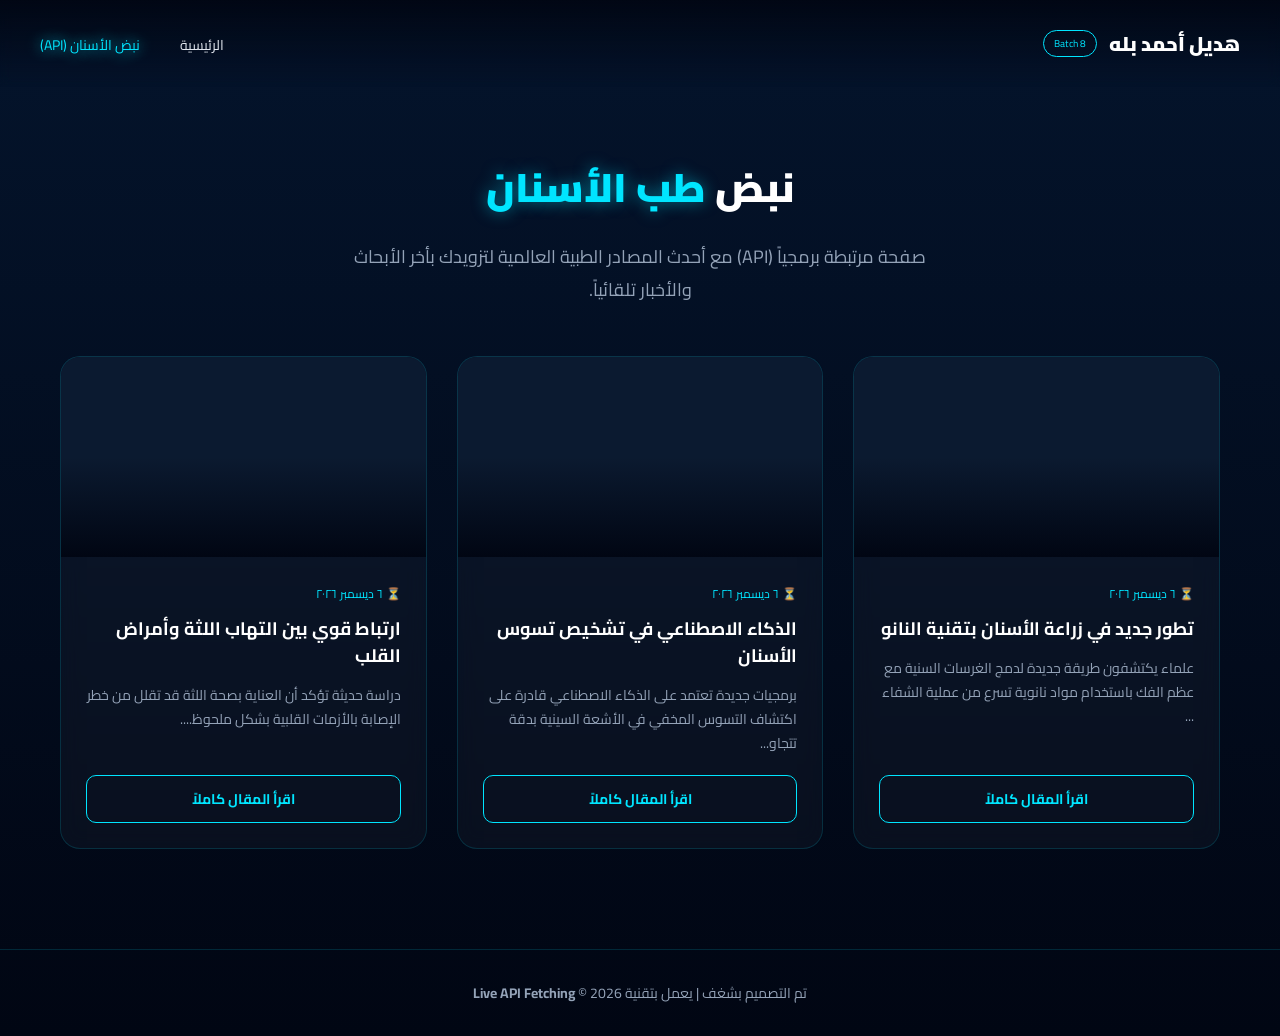
==== news.html @ 9720aec0 "Add news.html for dental news API integration" ====
<!DOCTYPE html>
<html lang="ar" dir="rtl">
<head>
    <meta charset="UTF-8">
    <meta name="viewport" content="width=device-width, initial-scale=1.0">
    <title>نبض طب الأسنان | أحدث الأخبار</title>
    <link href="https://fonts.googleapis.com/css2?family=Cairo:wght@300;400;700;900&display=swap" rel="stylesheet">
    
    <style>
        :root {
            --primary-glow: #00e5ff;
            --secondary-glow: #0077ff;
            --bg-deep: #010613;
            --bg-ocean: #04142c;
            --text-light: #e2e8f0;
            --text-muted: #94a3b8;
            --glass-bg: rgba(255, 255, 255, 0.03);
            --glass-border: rgba(0, 229, 255, 0.15);
        }

        * {
            margin: 0;
            padding: 0;
            box-sizing: border-box;
            font-family: 'Cairo', sans-serif;
        }

        body {
            background: linear-gradient(to top, var(--bg-deep), var(--bg-ocean));
            color: var(--text-light);
            min-height: 100vh;
            display: flex;
            flex-direction: column;
            overflow-x: hidden;
        }

        /* الهيدر الموحد */
        header {
            padding: 25px 40px;
            position: fixed;
            width: 100%;
            top: 0;
            z-index: 1000;
            display: flex;
            justify-content: space-between;
            align-items: center;
            background: linear-gradient(to bottom, rgba(1, 6, 19, 0.95), transparent);
            backdrop-filter: blur(5px);
        }

        .brand {
            display: flex;
            align-items: center;
            gap: 12px;
            text-decoration: none;
        }

        .brand h2 { font-size: 20px; font-weight: 900; color: #fff; }
        .batch {
            font-size: 10px; border: 1px solid var(--primary-glow);
            color: var(--primary-glow); padding: 3px 10px; border-radius: 20px;
        }

        .nav-links { display: flex; gap: 40px; list-style: none; }
        .nav-links a {
            color: var(--text-light); text-decoration: none; font-size: 14px;
            transition: 0.4s ease;
        }
        .nav-links a:hover, .nav-links a.active {
            color: var(--primary-glow); text-shadow: 0 0 15px var(--primary-glow);
        }

        /* عنوان الصفحة الرئيسي */
        .page-header {
            text-align: center;
            margin-top: 150px;
            margin-bottom: 50px;
            padding: 0 20px;
        }

        .page-header h1 {
            font-size: 40px;
            font-weight: 900;
            color: #fff;
            margin-bottom: 15px;
        }

        .page-header h1 span {
            color: var(--primary-glow);
            text-shadow: 0 0 15px rgba(0, 229, 255, 0.5);
        }

        .page-header p {
            color: var(--text-muted);
            font-size: 18px;
            max-width: 600px;
            margin: 0 auto;
        }

        /* مؤشر التحميل (Loader) */
        .loader-container {
            display: flex;
            flex-direction: column;
            align-items: center;
            justify-content: center;
            height: 30vh;
        }

        .scanner {
            width: 100px;
            height: 100px;
            border: 2px solid rgba(0, 229, 255, 0.2);
            border-radius: 15px;
            position: relative;
            overflow: hidden;
            box-shadow: 0 0 20px rgba(0, 229, 255, 0.1);
        }

        .scanner::after {
            content: '';
            position: absolute;
            top: 0;
            left: 0;
            width: 100%;
            height: 2px;
            background: var(--primary-glow);
            box-shadow: 0 0 15px var(--primary-glow);
            animation: scan 2s infinite ease-in-out;
        }

        @keyframes scan {
            0% { top: 0; opacity: 0; }
            10% { opacity: 1; }
            90% { opacity: 1; }
            100% { top: 100%; opacity: 0; }
        }

        .loader-text {
            margin-top: 20px;
            color: var(--primary-glow);
            font-size: 14px;
            letter-spacing: 2px;
            animation: pulse 1.5s infinite;
        }

        /* شبكة الأخبار */
        .news-grid {
            display: grid;
            grid-template-columns: repeat(auto-fit, minmax(320px, 1fr));
            gap: 30px;
            max-width: 1200px;
            margin: 0 auto 100px;
            padding: 0 20px;
        }

        .news-card {
            background: var(--glass-bg);
            backdrop-filter: blur(10px);
            border: 1px solid var(--glass-border);
            border-radius: 20px;
            overflow: hidden;
            transition: all 0.4s ease;
            position: relative;
            display: flex;
            flex-direction: column;
        }

        .news-card:hover {
            transform: translateY(-10px);
            border-color: var(--primary-glow);
            box-shadow: 0 15px 30px rgba(0, 229, 255, 0.15);
        }

        .news-image {
            width: 100%;
            height: 200px;
            background-color: #0b1a30;
            background-size: cover;
            background-position: center;
            position: relative;
        }

        .news-image::after {
            content: '';
            position: absolute;
            bottom: 0; left: 0; width: 100%; height: 50%;
            background: linear-gradient(to top, var(--bg-deep), transparent);
        }

        .news-content {
            padding: 25px;
            flex-grow: 1;
            display: flex;
            flex-direction: column;
        }

        .news-date {
            color: var(--primary-glow);
            font-size: 12px;
            margin-bottom: 10px;
            display: flex;
            align-items: center;
            gap: 5px;
        }

        .news-title {
            color: #fff;
            font-size: 18px;
            font-weight: 700;
            margin-bottom: 15px;
            line-height: 1.5;
        }

        .news-excerpt {
            color: var(--text-muted);
            font-size: 14px;
            line-height: 1.7;
            margin-bottom: 20px;
            flex-grow: 1;
        }

        .read-more {
            display: inline-block;
            padding: 10px 20px;
            background: transparent;
            border: 1px solid var(--primary-glow);
            color: var(--primary-glow);
            text-decoration: none;
            border-radius: 10px;
            font-size: 14px;
            text-align: center;
            transition: all 0.3s ease;
            font-weight: 700;
        }

        .read-more:hover {
            background: var(--primary-glow);
            color: var(--bg-deep);
            box-shadow: 0 0 15px rgba(0, 229, 255, 0.5);
        }

        /* الفوتر المصغر */
        footer {
            margin-top: auto;
            text-align: center;
            padding: 30px;
            border-top: 1px solid var(--glass-border);
            color: var(--text-muted);
            font-size: 14px;
        }

        @media (max-width: 768px) {
            header { flex-direction: column; gap: 15px; padding: 20px; }
            .page-header h1 { font-size: 30px; }
        }
    </style>
</head>
<body>

    <!-- شريط التنقل -->
    <header>
        <a href="index.html" class="brand">
            <h2>هديل أحمد بله</h2>
            <span class="batch">Batch 8</span>
        </a>
        <ul class="nav-links">
            <li><a href="index.html">الرئيسية</a></li>
            <li><a href="#" class="active">نبض الأسنان (API)</a></li>
        </ul>
    </header>

    <!-- عنوان الصفحة -->
    <div class="page-header">
        <h1>نبض <span>طب الأسنان</span></h1>
        <p>صفحة مرتبطة برمجياً (API) مع أحدث المصادر الطبية العالمية لتزويدك بأخر الأبحاث والأخبار تلقائياً.</p>
    </div>

    <!-- مؤشر التحميل (يختفي بعد جلب البيانات) -->
    <div class="loader-container" id="loader">
        <div class="scanner"></div>
        <div class="loader-text">جارِ الاتصال بالشبكة الطبية العالمية...</div>
    </div>

    <!-- حاوية الأخبار -->
    <div class="news-grid" id="newsGrid">
        <!-- سيتم حقن الأخبار هنا عبر الـ JavaScript -->
    </div>

    <!-- الفوتر -->
    <footer>
        <p>تم التصميم بشغف | يعمل بتقنية <strong>Live API Fetching</strong> &copy; 2026</p>
    </footer>

    <!-- سكريبت جلب الأخبار API -->
    <script>
        // رابط RSS الخاص بأخبار طب الأسنان من MedicalXpress
        const rssUrl = 'https://medicalxpress.com/rss-feed/dentistry/';
        // خدمة مجانية لتحويل الـ RSS إلى JSON API
        const apiUrl = `https://api.rss2json.com/v1/api.json?rss_url=${encodeURIComponent(rssUrl)}`;

        const newsGrid = document.getElementById('newsGrid');
        const loader = document.getElementById('loader');

        // دالة جلب البيانات (Fetch API)
        async function fetchDentalNews() {
            try {
                const response = await fetch(apiUrl);
                const data = await response.json();

                if (data.status === 'ok' && data.items.length > 0) {
                    displayNews(data.items);
                } else {
                    throw new Error('لم يتم العثور على أخبار');
                }
            } catch (error) {
                console.error('خطأ في جلب البيانات:', error);
                // خطة بديلة (Fallback) في حال تعطل النت أو فشل الـ API
                displayFallbackNews();
            }
        }

        // دالة عرض الأخبار
        function displayNews(articles) {
            loader.style.display = 'none'; // إخفاء مؤشر التحميل
            let htmlContent = '';

            // سنعرض أحدث 6 أخبار فقط
            const latestArticles = articles.slice(0, 6);

            latestArticles.forEach(article => {
                // محاولة استخراج صورة، وإذا لم توجد نضع صورة افتراضية
                const imageUrl = article.thumbnail || 'https://images.unsplash.com/photo-1606811841689-23dfddce3e95?auto=format&fit=crop&w=600&q=80';
                
                // تنسيق التاريخ
                const pubDate = new Date(article.pubDate).toLocaleDateString('ar-EG', {
                    year: 'numeric', month: 'long', day: 'numeric'
                });

                htmlContent += `
                    <div class="news-card">
                        <div class="news-image" style="background-image: url('${imageUrl}');"></div>
                        <div class="news-content">
                            <div class="news-date">⏳ ${pubDate}</div>
                            <h3 class="news-title">${article.title}</h3>
                            <p class="news-excerpt">${article.description.replace(/<[^>]+>/g, '').substring(0, 100)}...</p>
                            <a href="${article.link}" target="_blank" class="read-more">اقرأ المقال كاملاً</a>
                        </div>
                    </div>
                `;
            });

            newsGrid.innerHTML = htmlContent;
        }

        // الخطة البديلة (Mock Data) إذا فشل الـ API
        function displayFallbackNews() {
            loader.style.display = 'none';
            const fallbackData = [
                {
                    title: "تطور جديد في زراعة الأسنان بتقنية النانو",
                    pubDate: new Date().toISOString(),
                    description: "علماء يكتشفون طريقة جديدة لدمج الغرسات السنية مع عظم الفك باستخدام مواد نانوية تسرع من عملية الشفاء بنسبة 40%.",
                    link: "#",
                    thumbnail: "https://images.unsplash.com/photo-1598256989800-fea5f6c8270b?auto=format&fit=crop&w=600&q=80"
                },
                {
                    title: "الذكاء الاصطناعي في تشخيص تسوس الأسنان",
                    pubDate: new Date().toISOString(),
                    description: "برمجيات جديدة تعتمد على الذكاء الاصطناعي قادرة على اكتشاف التسوس المخفي في الأشعة السينية بدقة تتجاوز 95%.",
                    link: "#",
                    thumbnail: "https://images.unsplash.com/photo-1609840114035-3c981b782dfe?auto=format&fit=crop&w=600&q=80"
                },
                {
                    title: "ارتباط قوي بين التهاب اللثة وأمراض القلب",
                    pubDate: new Date().toISOString(),
                    description: "دراسة حديثة تؤكد أن العناية بصحة اللثة قد تقلل من خطر الإصابة بالأزمات القلبية بشكل ملحوظ.",
                    link: "#",
                    thumbnail: "https://images.unsplash.com/photo-1574406280735-351fc1a7c5e0?auto=format&fit=crop&w=600&q=80"
                }
            ];
            displayNews(fallbackData);
        }

        // تشغيل الدالة فور تحميل الصفحة
        window.addEventListener('DOMContentLoaded', fetchDentalNews);

    </script>
</body>
</html>
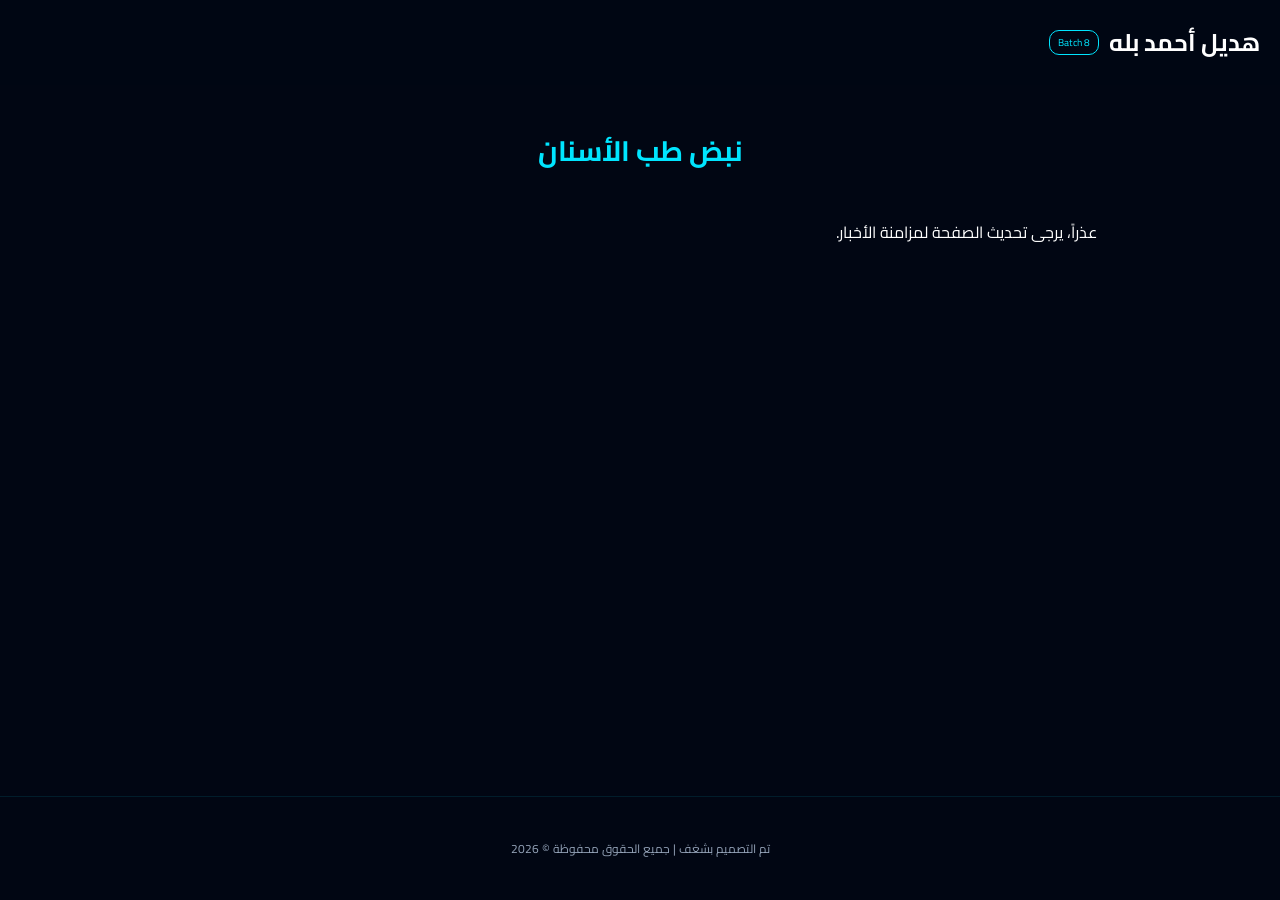
==== commit b7c3335b: "Update news.html" ====
--- a/news.html
+++ b/news.html
@@ -5,385 +5,91 @@
     <meta name="viewport" content="width=device-width, initial-scale=1.0">
     <title>نبض طب الأسنان | أحدث الأخبار</title>
     <link href="https://fonts.googleapis.com/css2?family=Cairo:wght@300;400;700;900&display=swap" rel="stylesheet">
-    
     <style>
-        :root {
-            --primary-glow: #00e5ff;
-            --secondary-glow: #0077ff;
-            --bg-deep: #010613;
-            --bg-ocean: #04142c;
-            --text-light: #e2e8f0;
-            --text-muted: #94a3b8;
-            --glass-bg: rgba(255, 255, 255, 0.03);
-            --glass-border: rgba(0, 229, 255, 0.15);
-        }
+        :root { --primary-glow: #00e5ff; --bg-deep: #010613; --glass-bg: rgba(255, 255, 255, 0.03); }
+        * { margin: 0; padding: 0; box-sizing: border-box; font-family: 'Cairo', sans-serif; }
+        body { background: var(--bg-deep); color: #fff; min-height: 100vh; display: flex; flex-direction: column; }
 
-        * {
-            margin: 0;
-            padding: 0;
-            box-sizing: border-box;
-            font-family: 'Cairo', sans-serif;
-        }
+        /* الهيدر المتوافق */
+        header { padding: 20px; display: flex; justify-content: space-between; align-items: center; background: rgba(1, 6, 19, 0.9); }
+        .brand { text-decoration: none; color: #fff; display: flex; align-items: center; gap: 10px; }
+        .batch { font-size: 10px; border: 1px solid var(--primary-glow); padding: 2px 8px; border-radius: 10px; color: var(--primary-glow); }
+        
+        .main-container { flex: 1; padding: 40px 20px; max-width: 1000px; margin: 0 auto; width: 100%; }
+        .page-title { text-align: center; margin-bottom: 40px; }
+        .page-title h1 { color: var(--primary-glow); font-size: 28px; }
 
-        body {
-            background: linear-gradient(to top, var(--bg-deep), var(--bg-ocean));
-            color: var(--text-light);
-            min-height: 100vh;
-            display: flex;
-            flex-direction: column;
-            overflow-x: hidden;
-        }
+        /* شبكة أخبار متوافقة (Mobile First) */
+        .news-grid { display: grid; grid-template-columns: 1fr; gap: 20px; }
+        @media (min-width: 600px) { .news-grid { grid-template-columns: repeat(2, 1fr); } }
+        @media (min-width: 900px) { .news-grid { grid-template-columns: repeat(3, 1fr); } }
 
-        /* الهيدر الموحد */
-        header {
-            padding: 25px 40px;
-            position: fixed;
-            width: 100%;
-            top: 0;
-            z-index: 1000;
-            display: flex;
-            justify-content: space-between;
-            align-items: center;
-            background: linear-gradient(to bottom, rgba(1, 6, 19, 0.95), transparent);
-            backdrop-filter: blur(5px);
-        }
+        .news-card { background: var(--glass-bg); border: 1px solid rgba(0, 229, 255, 0.1); border-radius: 15px; overflow: hidden; display: flex; flex-direction: column; }
+        .news-image { height: 180px; background-size: cover; background-position: center; }
+        .news-content { padding: 15px; }
+        .news-title { font-size: 16px; margin-bottom: 10px; height: 50px; overflow: hidden; }
+        .read-more { display: block; text-align: center; color: var(--primary-glow); text-decoration: none; border: 1px solid var(--primary-glow); padding: 8px; border-radius: 5px; margin-top: 10px; }
 
-        .brand {
-            display: flex;
-            align-items: center;
-            gap: 12px;
-            text-decoration: none;
-        }
-
-        .brand h2 { font-size: 20px; font-weight: 900; color: #fff; }
-        .batch {
-            font-size: 10px; border: 1px solid var(--primary-glow);
-            color: var(--primary-glow); padding: 3px 10px; border-radius: 20px;
-        }
-
-        .nav-links { display: flex; gap: 40px; list-style: none; }
-        .nav-links a {
-            color: var(--text-light); text-decoration: none; font-size: 14px;
-            transition: 0.4s ease;
-        }
-        .nav-links a:hover, .nav-links a.active {
-            color: var(--primary-glow); text-shadow: 0 0 15px var(--primary-glow);
-        }
-
-        /* عنوان الصفحة الرئيسي */
-        .page-header {
-            text-align: center;
-            margin-top: 150px;
-            margin-bottom: 50px;
-            padding: 0 20px;
-        }
-
-        .page-header h1 {
-            font-size: 40px;
-            font-weight: 900;
-            color: #fff;
-            margin-bottom: 15px;
-        }
-
-        .page-header h1 span {
-            color: var(--primary-glow);
-            text-shadow: 0 0 15px rgba(0, 229, 255, 0.5);
-        }
-
-        .page-header p {
-            color: var(--text-muted);
-            font-size: 18px;
-            max-width: 600px;
-            margin: 0 auto;
-        }
-
-        /* مؤشر التحميل (Loader) */
-        .loader-container {
-            display: flex;
-            flex-direction: column;
-            align-items: center;
-            justify-content: center;
-            height: 30vh;
-        }
-
-        .scanner {
-            width: 100px;
-            height: 100px;
-            border: 2px solid rgba(0, 229, 255, 0.2);
-            border-radius: 15px;
-            position: relative;
-            overflow: hidden;
-            box-shadow: 0 0 20px rgba(0, 229, 255, 0.1);
-        }
-
-        .scanner::after {
-            content: '';
-            position: absolute;
-            top: 0;
-            left: 0;
-            width: 100%;
-            height: 2px;
-            background: var(--primary-glow);
-            box-shadow: 0 0 15px var(--primary-glow);
-            animation: scan 2s infinite ease-in-out;
-        }
-
-        @keyframes scan {
-            0% { top: 0; opacity: 0; }
-            10% { opacity: 1; }
-            90% { opacity: 1; }
-            100% { top: 100%; opacity: 0; }
-        }
-
-        .loader-text {
-            margin-top: 20px;
-            color: var(--primary-glow);
-            font-size: 14px;
-            letter-spacing: 2px;
-            animation: pulse 1.5s infinite;
-        }
-
-        /* شبكة الأخبار */
-        .news-grid {
-            display: grid;
-            grid-template-columns: repeat(auto-fit, minmax(320px, 1fr));
-            gap: 30px;
-            max-width: 1200px;
-            margin: 0 auto 100px;
-            padding: 0 20px;
-        }
-
-        .news-card {
-            background: var(--glass-bg);
-            backdrop-filter: blur(10px);
-            border: 1px solid var(--glass-border);
-            border-radius: 20px;
-            overflow: hidden;
-            transition: all 0.4s ease;
-            position: relative;
-            display: flex;
-            flex-direction: column;
-        }
-
-        .news-card:hover {
-            transform: translateY(-10px);
-            border-color: var(--primary-glow);
-            box-shadow: 0 15px 30px rgba(0, 229, 255, 0.15);
-        }
-
-        .news-image {
-            width: 100%;
-            height: 200px;
-            background-color: #0b1a30;
-            background-size: cover;
-            background-position: center;
-            position: relative;
-        }
-
-        .news-image::after {
-            content: '';
-            position: absolute;
-            bottom: 0; left: 0; width: 100%; height: 50%;
-            background: linear-gradient(to top, var(--bg-deep), transparent);
-        }
-
-        .news-content {
-            padding: 25px;
-            flex-grow: 1;
-            display: flex;
-            flex-direction: column;
-        }
-
-        .news-date {
-            color: var(--primary-glow);
-            font-size: 12px;
-            margin-bottom: 10px;
-            display: flex;
-            align-items: center;
-            gap: 5px;
-        }
-
-        .news-title {
-            color: #fff;
-            font-size: 18px;
-            font-weight: 700;
-            margin-bottom: 15px;
-            line-height: 1.5;
-        }
-
-        .news-excerpt {
-            color: var(--text-muted);
-            font-size: 14px;
-            line-height: 1.7;
-            margin-bottom: 20px;
-            flex-grow: 1;
-        }
-
-        .read-more {
-            display: inline-block;
-            padding: 10px 20px;
-            background: transparent;
-            border: 1px solid var(--primary-glow);
-            color: var(--primary-glow);
-            text-decoration: none;
-            border-radius: 10px;
-            font-size: 14px;
-            text-align: center;
-            transition: all 0.3s ease;
-            font-weight: 700;
-        }
-
-        .read-more:hover {
-            background: var(--primary-glow);
-            color: var(--bg-deep);
-            box-shadow: 0 0 15px rgba(0, 229, 255, 0.5);
-        }
-
-        /* الفوتر المصغر */
-        footer {
-            margin-top: auto;
-            text-align: center;
-            padding: 30px;
-            border-top: 1px solid var(--glass-border);
-            color: var(--text-muted);
-            font-size: 14px;
-        }
-
-        @media (max-width: 768px) {
-            header { flex-direction: column; gap: 15px; padding: 20px; }
-            .page-header h1 { font-size: 30px; }
-        }
+        /* الفوتر الموحد */
+        footer { padding: 40px 20px; text-align: center; border-top: 1px solid rgba(0, 229, 255, 0.1); margin-top: 50px; color: #94a3b8; font-size: 12px; }
     </style>
 </head>
 <body>
 
-    <!-- شريط التنقل -->
     <header>
         <a href="index.html" class="brand">
             <h2>هديل أحمد بله</h2>
             <span class="batch">Batch 8</span>
         </a>
-        <ul class="nav-links">
-            <li><a href="index.html">الرئيسية</a></li>
-            <li><a href="#" class="active">نبض الأسنان (API)</a></li>
-        </ul>
     </header>
 
-    <!-- عنوان الصفحة -->
-    <div class="page-header">
-        <h1>نبض <span>طب الأسنان</span></h1>
-        <p>صفحة مرتبطة برمجياً (API) مع أحدث المصادر الطبية العالمية لتزويدك بأخر الأبحاث والأخبار تلقائياً.</p>
+    <div class="main-container">
+        <div class="page-title">
+            <h1>نبض طب الأسنان</h1>
+        </div>
+        <div class="news-grid" id="newsGrid">
+            <!-- سيتم تحميل الأخبار هنا -->
+        </div>
     </div>
 
-    <!-- مؤشر التحميل (يختفي بعد جلب البيانات) -->
-    <div class="loader-container" id="loader">
-        <div class="scanner"></div>
-        <div class="loader-text">جارِ الاتصال بالشبكة الطبية العالمية...</div>
-    </div>
-
-    <!-- حاوية الأخبار -->
-    <div class="news-grid" id="newsGrid">
-        <!-- سيتم حقن الأخبار هنا عبر الـ JavaScript -->
-    </div>
-
-    <!-- الفوتر -->
     <footer>
-        <p>تم التصميم بشغف | يعمل بتقنية <strong>Live API Fetching</strong> &copy; 2026</p>
+        <p>تم التصميم بشغف | جميع الحقوق محفوظة &copy; 2026</p>
     </footer>
 
-    <!-- سكريبت جلب الأخبار API -->
     <script>
-        // رابط RSS الخاص بأخبار طب الأسنان من MedicalXpress
-        const rssUrl = 'https://medicalxpress.com/rss-feed/dentistry/';
-        // خدمة مجانية لتحويل الـ RSS إلى JSON API
-        const apiUrl = `https://api.rss2json.com/v1/api.json?rss_url=${encodeURIComponent(rssUrl)}`;
+        async function loadNews() {
+            const grid = document.getElementById('newsGrid');
+            try {
+                // نستخدم خادم وسيط (CORS Proxy) لضمان عمل الـ API على الهاتف
+                const response = await fetch('https://api.allorigins.win/get?url=' + encodeURIComponent('https://medicalxpress.com/rss-feed/dentistry/'));
+                const data = await response.json();
+                const parser = new DOMParser();
+                const xml = parser.parseFromString(data.contents, "text/xml");
+                const items = xml.querySelectorAll("item");
 
-        const newsGrid = document.getElementById('newsGrid');
-        const loader = document.getElementById('loader');
-
-        // دالة جلب البيانات (Fetch API)
-        async function fetchDentalNews() {
-            try {
-                const response = await fetch(apiUrl);
-                const data = await response.json();
-
-                if (data.status === 'ok' && data.items.length > 0) {
-                    displayNews(data.items);
-                } else {
-                    throw new Error('لم يتم العثور على أخبار');
-                }
-            } catch (error) {
-                console.error('خطأ في جلب البيانات:', error);
-                // خطة بديلة (Fallback) في حال تعطل النت أو فشل الـ API
-                displayFallbackNews();
+                let html = '';
+                items.forEach((item, index) => {
+                    if (index < 6) {
+                        const title = item.querySelector("title").textContent;
+                        const link = item.querySelector("link").textContent;
+                        const desc = item.querySelector("description").textContent.substring(0, 80) + '...';
+                        html += `
+                            <div class="news-card">
+                                <div class="news-image" style="background-image: url('https://images.unsplash.com/photo-1606811841689-23dfddce3e95?auto=format&fit=crop&w=400&q=80')"></div>
+                                <div class="news-content">
+                                    <h3 class="news-title">${title}</h3>
+                                    <p style="font-size: 12px; color: #aaa;">${desc}</p>
+                                    <a href="${link}" target="_blank" class="read-more">اقرأ المزيد</a>
+                                </div>
+                            </div>`;
+                    }
+                });
+                grid.innerHTML = html;
+            } catch (e) {
+                grid.innerHTML = '<p style="text-align:center">عذراً، يرجى تحديث الصفحة لمزامنة الأخبار.</p>';
             }
         }
-
-        // دالة عرض الأخبار
-        function displayNews(articles) {
-            loader.style.display = 'none'; // إخفاء مؤشر التحميل
-            let htmlContent = '';
-
-            // سنعرض أحدث 6 أخبار فقط
-            const latestArticles = articles.slice(0, 6);
-
-            latestArticles.forEach(article => {
-                // محاولة استخراج صورة، وإذا لم توجد نضع صورة افتراضية
-                const imageUrl = article.thumbnail || 'https://images.unsplash.com/photo-1606811841689-23dfddce3e95?auto=format&fit=crop&w=600&q=80';
-                
-                // تنسيق التاريخ
-                const pubDate = new Date(article.pubDate).toLocaleDateString('ar-EG', {
-                    year: 'numeric', month: 'long', day: 'numeric'
-                });
-
-                htmlContent += `
-                    <div class="news-card">
-                        <div class="news-image" style="background-image: url('${imageUrl}');"></div>
-                        <div class="news-content">
-                            <div class="news-date">⏳ ${pubDate}</div>
-                            <h3 class="news-title">${article.title}</h3>
-                            <p class="news-excerpt">${article.description.replace(/<[^>]+>/g, '').substring(0, 100)}...</p>
-                            <a href="${article.link}" target="_blank" class="read-more">اقرأ المقال كاملاً</a>
-                        </div>
-                    </div>
-                `;
-            });
-
-            newsGrid.innerHTML = htmlContent;
-        }
-
-        // الخطة البديلة (Mock Data) إذا فشل الـ API
-        function displayFallbackNews() {
-            loader.style.display = 'none';
-            const fallbackData = [
-                {
-                    title: "تطور جديد في زراعة الأسنان بتقنية النانو",
-                    pubDate: new Date().toISOString(),
-                    description: "علماء يكتشفون طريقة جديدة لدمج الغرسات السنية مع عظم الفك باستخدام مواد نانوية تسرع من عملية الشفاء بنسبة 40%.",
-                    link: "#",
-                    thumbnail: "https://images.unsplash.com/photo-1598256989800-fea5f6c8270b?auto=format&fit=crop&w=600&q=80"
-                },
-                {
-                    title: "الذكاء الاصطناعي في تشخيص تسوس الأسنان",
-                    pubDate: new Date().toISOString(),
-                    description: "برمجيات جديدة تعتمد على الذكاء الاصطناعي قادرة على اكتشاف التسوس المخفي في الأشعة السينية بدقة تتجاوز 95%.",
-                    link: "#",
-                    thumbnail: "https://images.unsplash.com/photo-1609840114035-3c981b782dfe?auto=format&fit=crop&w=600&q=80"
-                },
-                {
-                    title: "ارتباط قوي بين التهاب اللثة وأمراض القلب",
-                    pubDate: new Date().toISOString(),
-                    description: "دراسة حديثة تؤكد أن العناية بصحة اللثة قد تقلل من خطر الإصابة بالأزمات القلبية بشكل ملحوظ.",
-                    link: "#",
-                    thumbnail: "https://images.unsplash.com/photo-1574406280735-351fc1a7c5e0?auto=format&fit=crop&w=600&q=80"
-                }
-            ];
-            displayNews(fallbackData);
-        }
-
-        // تشغيل الدالة فور تحميل الصفحة
-        window.addEventListener('DOMContentLoaded', fetchDentalNews);
-
+        loadNews();
     </script>
 </body>
-</html>
+</html>
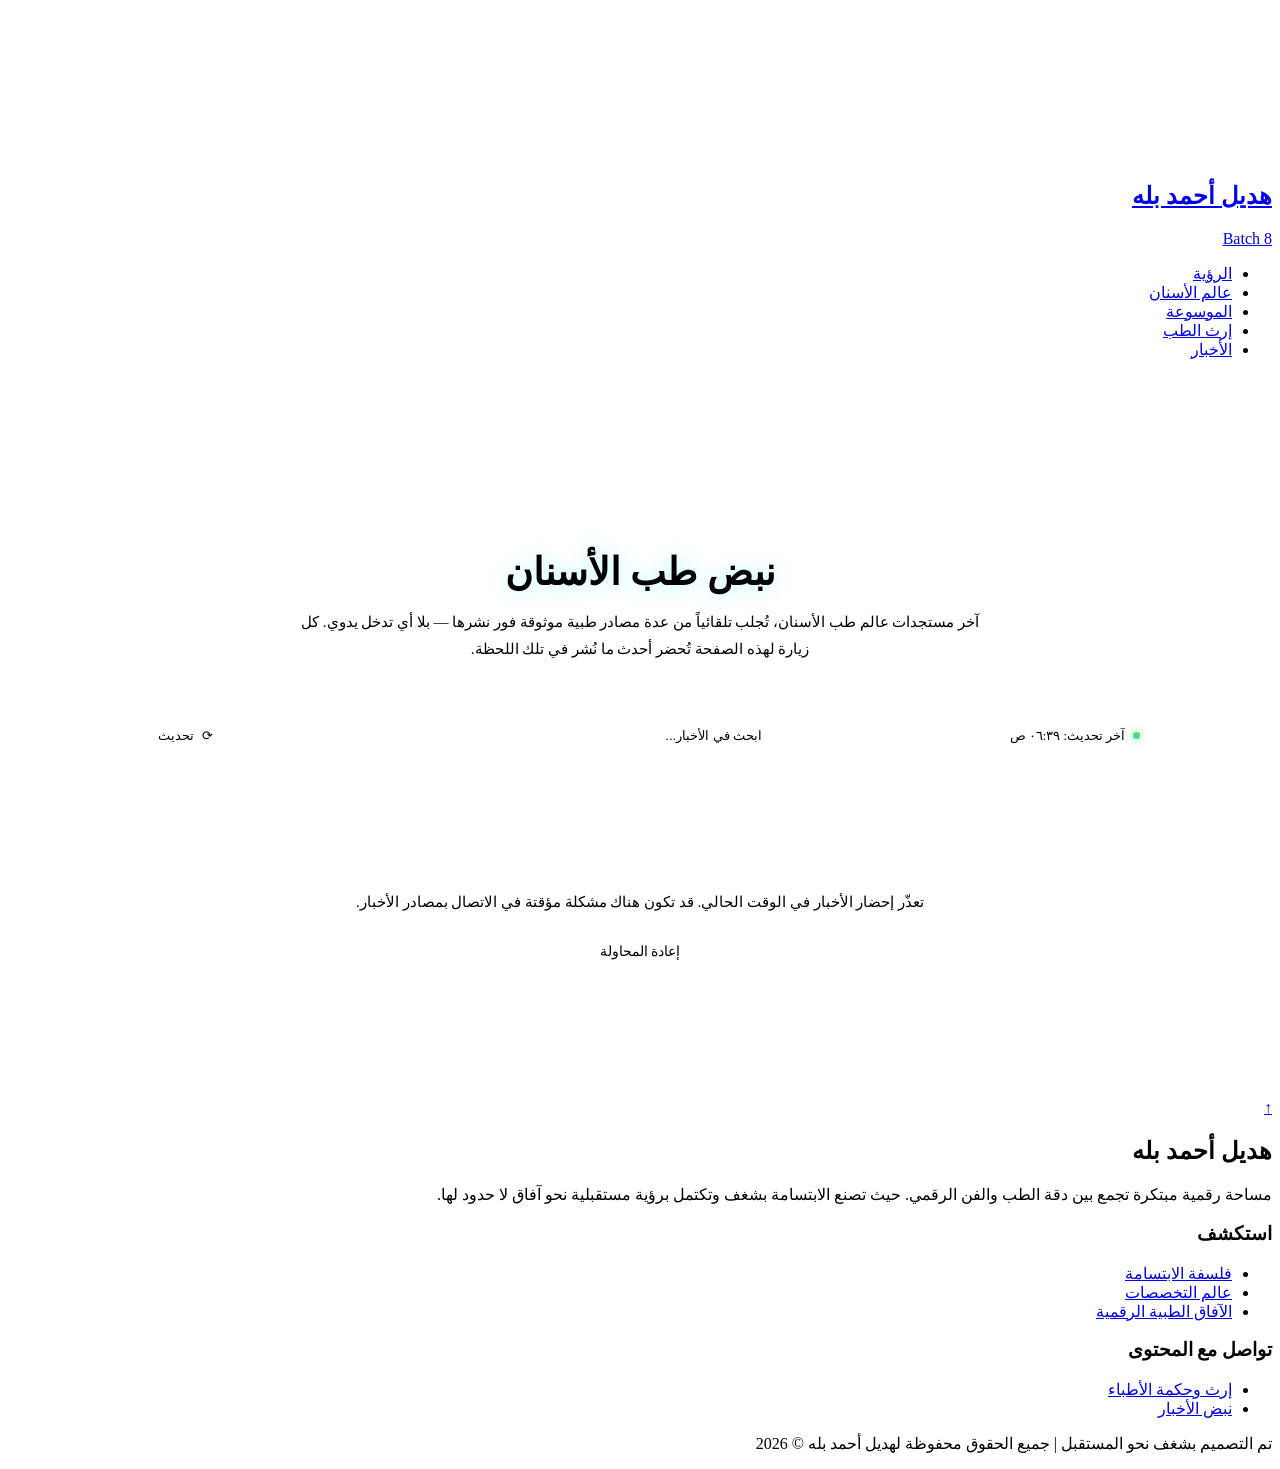
==== commit ad202cbb: "Update news.html جديد" ====
--- a/news.html
+++ b/news.html
@@ -3,93 +3,559 @@
 <head>
     <meta charset="UTF-8">
     <meta name="viewport" content="width=device-width, initial-scale=1.0">
-    <title>نبض طب الأسنان | أحدث الأخبار</title>
+    <title>نبض طب الأسنان | مؤسسة هديل أحمد بله</title>
+    <meta name="description" content="آخر أخبار ومستجدات عالم طب الأسنان، تُجلب تلقائياً وبشكل لحظي من مصادر طبية موثوقة دون أي تدخل يدوي.">
+    <meta property="og:title" content="نبض طب الأسنان">
+    <meta property="og:description" content="آخر أخبار طب الأسنان، محدّثة تلقائياً من مصادر طبية موثوقة.">
+    <meta property="og:type" content="website">
+    <link rel="icon" type="image/svg+xml" href="favicon.svg">
     <link href="https://fonts.googleapis.com/css2?family=Cairo:wght@300;400;700;900&display=swap" rel="stylesheet">
+    <link rel="stylesheet" href="style.css">
+
     <style>
-        :root { --primary-glow: #00e5ff; --bg-deep: #010613; --glass-bg: rgba(255, 255, 255, 0.03); }
-        * { margin: 0; padding: 0; box-sizing: border-box; font-family: 'Cairo', sans-serif; }
-        body { background: var(--bg-deep); color: #fff; min-height: 100vh; display: flex; flex-direction: column; }
-
-        /* الهيدر المتوافق */
-        header { padding: 20px; display: flex; justify-content: space-between; align-items: center; background: rgba(1, 6, 19, 0.9); }
-        .brand { text-decoration: none; color: #fff; display: flex; align-items: center; gap: 10px; }
-        .batch { font-size: 10px; border: 1px solid var(--primary-glow); padding: 2px 8px; border-radius: 10px; color: var(--primary-glow); }
-        
-        .main-container { flex: 1; padding: 40px 20px; max-width: 1000px; margin: 0 auto; width: 100%; }
-        .page-title { text-align: center; margin-bottom: 40px; }
-        .page-title h1 { color: var(--primary-glow); font-size: 28px; }
-
-        /* شبكة أخبار متوافقة (Mobile First) */
-        .news-grid { display: grid; grid-template-columns: 1fr; gap: 20px; }
-        @media (min-width: 600px) { .news-grid { grid-template-columns: repeat(2, 1fr); } }
-        @media (min-width: 900px) { .news-grid { grid-template-columns: repeat(3, 1fr); } }
-
-        .news-card { background: var(--glass-bg); border: 1px solid rgba(0, 229, 255, 0.1); border-radius: 15px; overflow: hidden; display: flex; flex-direction: column; }
-        .news-image { height: 180px; background-size: cover; background-position: center; }
-        .news-content { padding: 15px; }
-        .news-title { font-size: 16px; margin-bottom: 10px; height: 50px; overflow: hidden; }
-        .read-more { display: block; text-align: center; color: var(--primary-glow); text-decoration: none; border: 1px solid var(--primary-glow); padding: 8px; border-radius: 5px; margin-top: 10px; }
-
-        /* الفوتر الموحد */
-        footer { padding: 40px 20px; text-align: center; border-top: 1px solid rgba(0, 229, 255, 0.1); margin-top: 50px; color: #94a3b8; font-size: 12px; }
+        .main-container { flex: 1; padding: 150px 20px 60px; max-width: 1200px; margin: 0 auto; width: 100%; }
+
+        .page-header { text-align: center; max-width: 700px; margin: 0 auto 40px; }
+        .page-header h1 {
+            color: var(--primary-glow);
+            font-size: clamp(28px, 4.5vw, 38px);
+            font-weight: 900;
+            margin-bottom: 14px;
+            text-shadow: 0 0 20px rgba(0, 229, 255, 0.3);
+        }
+        .page-header p { color: var(--text-muted); font-size: 15px; line-height: 1.8; }
+
+        /* ---------------- شريط الحالة والبحث ---------------- */
+        .toolbar {
+            display: flex;
+            flex-wrap: wrap;
+            align-items: center;
+            justify-content: space-between;
+            gap: 16px;
+            max-width: 1000px;
+            margin: 0 auto 40px;
+            padding: 16px 24px;
+            background: var(--glass-bg);
+            border: 1px solid var(--glass-border);
+            border-radius: 18px;
+            backdrop-filter: blur(10px);
+        }
+
+        .update-status { display: flex; align-items: center; gap: 8px; font-size: 12.5px; color: var(--text-muted); white-space: nowrap; }
+        .update-status .dot { width: 7px; height: 7px; border-radius: 50%; background: #4ade80; box-shadow: 0 0 8px #4ade80; flex-shrink: 0; }
+
+        .refresh-btn {
+            display: flex;
+            align-items: center;
+            gap: 8px;
+            background: transparent;
+            border: 1px solid var(--glass-border);
+            color: var(--text-light);
+            padding: 8px 18px;
+            border-radius: 30px;
+            font-size: 13px;
+            transition: all .3s ease;
+        }
+        .refresh-btn:hover { border-color: var(--primary-glow); color: var(--primary-glow); }
+        .refresh-btn .icon { display: inline-block; transition: transform .6s ease; }
+        .refresh-btn.spinning .icon { transform: rotate(360deg); }
+
+        .search-wrap { flex: 1; min-width: 180px; max-width: 320px; }
+        .search-wrap input {
+            width: 100%;
+            background: rgba(255, 255, 255, 0.03);
+            border: 1px solid var(--glass-border);
+            color: var(--text-light);
+            padding: 9px 18px;
+            border-radius: 30px;
+            font-size: 13px;
+            outline: none;
+            transition: border-color .3s ease;
+        }
+        .search-wrap input::placeholder { color: var(--text-muted); }
+        .search-wrap input:focus { border-color: var(--primary-glow); }
+
+        /* ---------------- شبكة الأخبار ---------------- */
+        .news-grid { display: grid; grid-template-columns: 1fr; gap: 26px; }
+        @media (min-width: 640px) { .news-grid { grid-template-columns: repeat(2, 1fr); } }
+        @media (min-width: 1000px) { .news-grid { grid-template-columns: repeat(3, 1fr); } }
+
+        .news-card {
+            background: var(--glass-bg);
+            border: 1px solid rgba(255, 255, 255, 0.06);
+            border-radius: 20px;
+            overflow: hidden;
+            display: flex;
+            flex-direction: column;
+            backdrop-filter: blur(10px);
+            transition: transform .4s ease, border-color .4s ease, box-shadow .4s ease;
+        }
+        .news-card:hover {
+            transform: translateY(-8px);
+            border-color: var(--primary-glow);
+            box-shadow: 0 15px 35px rgba(0, 229, 255, 0.15);
+        }
+
+        .news-image {
+            height: 175px;
+            background: radial-gradient(circle at 30% 30%, rgba(0, 229, 255, 0.18), rgba(4, 20, 44, 0.9) 72%);
+            background-size: cover;
+            background-position: center;
+            display: flex;
+            align-items: center;
+            justify-content: center;
+            flex-shrink: 0;
+        }
+        .news-image.has-photo .news-placeholder-icon { display: none; }
+        .news-placeholder-icon { font-size: 40px; opacity: .55; filter: drop-shadow(0 0 12px rgba(0, 229, 255, 0.4)); }
+
+        .news-content { padding: 20px; display: flex; flex-direction: column; gap: 10px; flex: 1; }
+
+        .news-badge {
+            align-self: flex-start;
+            font-size: 11px;
+            color: var(--primary-glow);
+            border: 1px solid rgba(0, 229, 255, 0.3);
+            padding: 3px 10px;
+            border-radius: 20px;
+            background: rgba(0, 229, 255, 0.06);
+            max-width: 100%;
+            overflow: hidden;
+            text-overflow: ellipsis;
+            white-space: nowrap;
+        }
+
+        .news-title {
+            font-size: 16px;
+            font-weight: 700;
+            color: #fff;
+            line-height: 1.6;
+            display: -webkit-box;
+            -webkit-line-clamp: 3;
+            -webkit-box-orient: vertical;
+            overflow: hidden;
+        }
+
+        .news-desc {
+            font-size: 13.5px;
+            color: var(--text-muted);
+            line-height: 1.7;
+            flex: 1;
+            display: -webkit-box;
+            -webkit-line-clamp: 3;
+            -webkit-box-orient: vertical;
+            overflow: hidden;
+        }
+
+        .news-meta { font-size: 12px; color: var(--text-muted); opacity: .8; }
+
+        .read-more {
+            display: block;
+            text-align: center;
+            color: var(--primary-glow);
+            text-decoration: none;
+            border: 1px solid var(--primary-glow);
+            padding: 9px;
+            border-radius: 10px;
+            margin-top: 6px;
+            font-size: 13px;
+            transition: all .3s ease;
+        }
+        .read-more:hover { background: var(--primary-glow); color: var(--bg-deep); box-shadow: 0 0 20px rgba(0, 229, 255, 0.4); }
+
+        /* ---------------- حالة التحميل الهيكلية ---------------- */
+        .news-skeleton {
+            height: 340px;
+            border-radius: 20px;
+            border: 1px solid rgba(255, 255, 255, 0.05);
+            background: linear-gradient(110deg, rgba(255,255,255,0.03) 8%, rgba(0,229,255,0.07) 18%, rgba(255,255,255,0.03) 33%);
+            background-size: 200% 100%;
+            animation: shimmer 1.6s linear infinite;
+        }
+        @keyframes shimmer { to { background-position-x: -200%; } }
+
+        /* ---------------- حالة الفراغ / الخطأ ---------------- */
+        .empty-state { grid-column: 1 / -1; text-align: center; padding: 70px 20px; color: var(--text-muted); }
+        .empty-state p { margin-bottom: 22px; font-size: 15px; }
+        .retry-btn {
+            background: transparent;
+            border: 1px solid var(--primary-glow);
+            color: var(--primary-glow);
+            padding: 10px 30px;
+            border-radius: 30px;
+            font-size: 14px;
+            transition: all .3s ease;
+        }
+        .retry-btn:hover { background: var(--primary-glow); color: var(--bg-deep); box-shadow: 0 0 20px rgba(0,229,255,.4); }
+
+        @media (prefers-reduced-motion: reduce) {
+            .news-skeleton { animation: none; }
+        }
     </style>
 </head>
-<body>
+<body id="top">
+
+    <canvas id="magicCanvas"></canvas>
 
     <header>
         <a href="index.html" class="brand">
             <h2>هديل أحمد بله</h2>
             <span class="batch">Batch 8</span>
         </a>
+        <ul class="nav-links">
+            <li><a href="index.html#vision">الرؤية</a></li>
+            <li><a href="index.html#world">عالم الأسنان</a></li>
+            <li><a href="index.html#insights">الموسوعة</a></li>
+            <li><a href="index.html#quotes">إرث الطب</a></li>
+            <li><a href="news.html" class="active">الأخبار</a></li>
+        </ul>
     </header>
 
     <div class="main-container">
-        <div class="page-title">
+        <div class="page-header">
             <h1>نبض طب الأسنان</h1>
+            <p>آخر مستجدات عالم طب الأسنان، تُجلب تلقائياً من عدة مصادر طبية موثوقة فور نشرها — بلا أي تدخل يدوي. كل زيارة لهذه الصفحة تُحضر أحدث ما نُشر في تلك اللحظة.</p>
         </div>
-        <div class="news-grid" id="newsGrid">
-            <!-- سيتم تحميل الأخبار هنا -->
+
+        <div class="toolbar">
+            <div class="update-status">
+                <span class="dot" aria-hidden="true"></span>
+                <span id="updateStatus">جارٍ التحميل...</span>
+            </div>
+            <div class="search-wrap">
+                <input type="search" id="newsSearch" placeholder="ابحث في الأخبار...">
+            </div>
+            <button type="button" class="refresh-btn" id="refreshBtn">
+                <span class="icon">⟳</span>
+                <span>تحديث</span>
+            </button>
         </div>
+
+        <div class="news-grid" id="newsGrid"></div>
     </div>
 
-    <footer>
-        <p>تم التصميم بشغف | جميع الحقوق محفوظة &copy; 2026</p>
+    <footer class="lux-footer">
+        <a href="#top" class="back-to-top" title="العودة للقمة">↑</a>
+
+        <div class="footer-content">
+            <div class="footer-brand">
+                <h2>هديل أحمد بله</h2>
+                <p>مساحة رقمية مبتكرة تجمع بين دقة الطب والفن الرقمي. حيث تصنع الابتسامة بشغف وتكتمل برؤية مستقبلية نحو آفاق لا حدود لها.</p>
+            </div>
+
+            <div class="footer-links">
+                <h3>استكشف</h3>
+                <ul>
+                    <li><a href="index.html#vision">فلسفة الابتسامة</a></li>
+                    <li><a href="index.html#world">عالم التخصصات</a></li>
+                    <li><a href="index.html#insights">الآفاق الطبية الرقمية</a></li>
+                </ul>
+            </div>
+
+            <div class="footer-links">
+                <h3>تواصل مع المحتوى</h3>
+                <ul>
+                    <li><a href="index.html#quotes">إرث وحكمة الأطباء</a></li>
+                    <li><a href="news.html">نبض الأخبار</a></li>
+                </ul>
+            </div>
+        </div>
+
+        <div class="footer-bottom">
+            <p>تم التصميم بشغف نحو المستقبل | جميع الحقوق محفوظة لهديل أحمد بله <span>&copy; 2026</span></p>
+        </div>
     </footer>
 
+    <script src="shared.js"></script>
     <script>
-        async function loadNews() {
-            const grid = document.getElementById('newsGrid');
-            try {
-                // نستخدم خادم وسيط (CORS Proxy) لضمان عمل الـ API على الهاتف
-                const response = await fetch('https://api.allorigins.win/get?url=' + encodeURIComponent('https://medicalxpress.com/rss-feed/dentistry/'));
-                const data = await response.json();
-                const parser = new DOMParser();
-                const xml = parser.parseFromString(data.contents, "text/xml");
-                const items = xml.querySelectorAll("item");
-
-                let html = '';
-                items.forEach((item, index) => {
-                    if (index < 6) {
-                        const title = item.querySelector("title").textContent;
-                        const link = item.querySelector("link").textContent;
-                        const desc = item.querySelector("description").textContent.substring(0, 80) + '...';
-                        html += `
-                            <div class="news-card">
-                                <div class="news-image" style="background-image: url('https://images.unsplash.com/photo-1606811841689-23dfddce3e95?auto=format&fit=crop&w=400&q=80')"></div>
-                                <div class="news-content">
-                                    <h3 class="news-title">${title}</h3>
-                                    <p style="font-size: 12px; color: #aaa;">${desc}</p>
-                                    <a href="${link}" target="_blank" class="read-more">اقرأ المزيد</a>
-                                </div>
-                            </div>`;
+        (function () {
+            /* مصادر الأخبار — تُجلب تلقائياً بلا أي تدخل يدوي */
+            var FEEDS = [
+                { url: 'https://news.google.com/rss/search?q=%D8%B7%D8%A8%20%D8%A7%D9%84%D8%A3%D8%B3%D9%86%D8%A7%D9%86%20when:45d&hl=ar&gl=SA&ceid=SA:ar', name: 'أخبار جوجل' },
+                { url: 'https://news.google.com/rss/search?q=dentistry%20OR%20dental%20when:10d&hl=en-US&gl=US&ceid=US:en', name: 'Google News' },
+                { url: 'https://medicalxpress.com/rss-feed/dentistry/', name: 'Medical Xpress' }
+            ];
+
+            /* وسطاء احتياطيون في حال تعذّر الوصول المباشر */
+            var PROXIES = [
+                function (u) { return 'https://api.codetabs.com/v1/proxy/?quest=' + encodeURIComponent(u); },
+                function (u) { return 'https://api.allorigins.win/raw?url=' + encodeURIComponent(u); }
+            ];
+
+            var grid = document.getElementById('newsGrid');
+            var statusEl = document.getElementById('updateStatus');
+            var refreshBtn = document.getElementById('refreshBtn');
+            var searchInput = document.getElementById('newsSearch');
+            var allItems = [];
+
+            function stripHtml(str) {
+                return (str || '')
+                    .replace(/<[^>]*>/g, ' ')
+                    .replace(/&nbsp;/g, ' ')
+                    .replace(/&amp;/g, '&')
+                    .replace(/&quot;/g, '"')
+                    .replace(/&#0?39;/g, "'")
+                    .replace(/&lt;/g, '<')
+                    .replace(/&gt;/g, '>')
+                    .replace(/\s+/g, ' ')
+                    .trim();
+            }
+
+            function normalizeTitle(t) {
+                return stripHtml(t).toLowerCase().replace(/[^\p{L}\p{N}]+/gu, '').slice(0, 60);
+            }
+
+            function fetchViaRss2Json(feed) {
+                return fetch('https://api.rss2json.com/v1/api.json?rss_url=' + encodeURIComponent(feed.url))
+                    .then(function (res) {
+                        if (!res.ok) throw new Error('rss2json http error');
+                        return res.json();
+                    })
+                    .then(function (data) {
+                        if (data.status !== 'ok' || !Array.isArray(data.items) || !data.items.length) throw new Error('rss2json bad data');
+                        return data.items.map(function (item) {
+                            return {
+                                title: stripHtml(item.title),
+                                link: item.link,
+                                pubDate: item.pubDate,
+                                description: stripHtml(item.description || item.content || ''),
+                                thumbnail: item.thumbnail || (item.enclosure && item.enclosure.link) || '',
+                                source: feed.name
+                            };
+                        });
+                    });
+            }
+
+            function fetchViaRawProxy(feed, buildProxyUrl) {
+                return fetch(buildProxyUrl(feed.url))
+                    .then(function (res) {
+                        if (!res.ok) throw new Error('proxy http error');
+                        return res.text();
+                    })
+                    .then(function (text) {
+                        var xml = new DOMParser().parseFromString(text, 'text/xml');
+                        var nodes = Array.prototype.slice.call(xml.querySelectorAll('item'));
+                        if (!nodes.length) throw new Error('no items in feed');
+                        return nodes.map(function (node) {
+                            var get = function (tag) {
+                                var el = node.querySelector(tag);
+                                return el ? el.textContent : '';
+                            };
+                            var media = node.getElementsByTagName('media:content')[0] || node.getElementsByTagName('enclosure')[0];
+                            return {
+                                title: stripHtml(get('title')),
+                                link: get('link'),
+                                pubDate: get('pubDate'),
+                                description: stripHtml(get('description')),
+                                thumbnail: media ? media.getAttribute('url') : '',
+                                source: get('source') || feed.name
+                            };
+                        });
+                    });
+            }
+
+            async function fetchFeed(feed) {
+                try {
+                    return await fetchViaRss2Json(feed);
+                } catch (e) {
+                    for (var i = 0; i < PROXIES.length; i++) {
+                        try {
+                            return await fetchViaRawProxy(feed, PROXIES[i]);
+                        } catch (e2) {
+                            /* جرّب الوسيط التالي */
+                        }
                     }
+                    return [];
+                }
+            }
+
+            function timeAgo(dateStr) {
+                var d = new Date(dateStr);
+                if (isNaN(d.getTime())) return '';
+                var diffSec = Math.round((d.getTime() - Date.now()) / 1000);
+                var divisions = [
+                    ['year', 31536000], ['month', 2592000], ['week', 604800],
+                    ['day', 86400], ['hour', 3600], ['minute', 60]
+                ];
+                try {
+                    var rtf = new Intl.RelativeTimeFormat('ar', { numeric: 'auto' });
+                    for (var i = 0; i < divisions.length; i++) {
+                        var unit = divisions[i][0], secs = divisions[i][1];
+                        if (Math.abs(diffSec) >= secs) return rtf.format(Math.round(diffSec / secs), unit);
+                    }
+                    return rtf.format(diffSec, 'second');
+                } catch (e) {
+                    return d.toLocaleDateString('ar-EG', { year: 'numeric', month: 'long', day: 'numeric' });
+                }
+            }
+
+            var PLACEHOLDER_EMOJIS = ['🦷', '🩺', '✨', '🔬', '😁', '🛡️'];
+
+            function buildCard(item, index) {
+                var card = document.createElement('article');
+                card.className = 'news-card reveal';
+
+                var img = document.createElement('div');
+                img.className = 'news-image';
+
+                if (item.thumbnail) {
+                    (function () {
+                        var im = new Image();
+                        im.onload = function () {
+                            img.style.backgroundImage = 'url("' + item.thumbnail + '")';
+                            img.classList.add('has-photo');
+                        };
+                        im.src = item.thumbnail;
+                    })();
+                }
+
+                var ph = document.createElement('span');
+                ph.className = 'news-placeholder-icon';
+                ph.textContent = PLACEHOLDER_EMOJIS[index % PLACEHOLDER_EMOJIS.length];
+                img.appendChild(ph);
+
+                var body = document.createElement('div');
+                body.className = 'news-content';
+
+                if (item.source) {
+                    var badge = document.createElement('span');
+                    badge.className = 'news-badge';
+                    badge.textContent = item.source;
+                    body.appendChild(badge);
+                }
+
+                var title = document.createElement('h3');
+                title.className = 'news-title';
+                title.setAttribute('dir', 'auto');
+                title.textContent = item.title;
+                body.appendChild(title);
+
+                if (item.description) {
+                    var desc = document.createElement('p');
+                    desc.className = 'news-desc';
+                    desc.setAttribute('dir', 'auto');
+                    desc.textContent = item.description;
+                    body.appendChild(desc);
+                }
+
+                var metaRow = document.createElement('div');
+                metaRow.className = 'news-meta';
+                metaRow.textContent = timeAgo(item.pubDate);
+                body.appendChild(metaRow);
+
+                var link = document.createElement('a');
+                link.className = 'read-more';
+                link.href = item.link;
+                link.target = '_blank';
+                link.rel = 'noopener noreferrer';
+                link.textContent = 'اقرأ المزيد';
+                body.appendChild(link);
+
+                card.appendChild(img);
+                card.appendChild(body);
+                return card;
+            }
+
+            function render(items) {
+                grid.innerHTML = '';
+                if (!items.length) {
+                    showEmpty();
+                    return;
+                }
+                var frag = document.createDocumentFragment();
+                items.forEach(function (item, i) { frag.appendChild(buildCard(item, i)); });
+                grid.appendChild(frag);
+
+                var reveals = grid.querySelectorAll('.reveal');
+                reveals.forEach(function (el) {
+                    if (window.observeReveal) window.observeReveal(el);
+                    else el.classList.add('active');
                 });
-                grid.innerHTML = html;
-            } catch (e) {
-                grid.innerHTML = '<p style="text-align:center">عذراً، يرجى تحديث الصفحة لمزامنة الأخبار.</p>';
-            }
-        }
-        loadNews();
+            }
+
+            function showSkeleton() {
+                grid.innerHTML = '';
+                var frag = document.createDocumentFragment();
+                for (var i = 0; i < 6; i++) {
+                    var s = document.createElement('div');
+                    s.className = 'news-skeleton';
+                    frag.appendChild(s);
+                }
+                grid.appendChild(frag);
+            }
+
+            function showEmpty() {
+                grid.innerHTML = '';
+                var wrap = document.createElement('div');
+                wrap.className = 'empty-state';
+                var p = document.createElement('p');
+                p.textContent = 'تعذّر إحضار الأخبار في الوقت الحالي. قد تكون هناك مشكلة مؤقتة في الاتصال بمصادر الأخبار.';
+                var btn = document.createElement('button');
+                btn.type = 'button';
+                btn.className = 'retry-btn';
+                btn.textContent = 'إعادة المحاولة';
+                btn.addEventListener('click', function () { loadNews(true); });
+                wrap.appendChild(p);
+                wrap.appendChild(btn);
+                grid.appendChild(wrap);
+            }
+
+            function updateStatus() {
+                if (!statusEl) return;
+                var now = new Date();
+                statusEl.textContent = 'آخر تحديث: ' + now.toLocaleTimeString('ar-EG', { hour: '2-digit', minute: '2-digit' });
+            }
+
+            function loadNews(isManual) {
+                if (isManual && refreshBtn) refreshBtn.classList.add('spinning');
+                showSkeleton();
+
+                var requests = FEEDS.map(function (f) {
+                    return fetchFeed(f).catch(function () { return []; });
+                });
+
+                Promise.all(requests).then(function (results) {
+                    var merged = [];
+                    results.forEach(function (list) { merged = merged.concat(list); });
+
+                    var seen = {};
+                    merged = merged.filter(function (item) {
+                        if (!item.title || !item.link) return false;
+                        var key = normalizeTitle(item.title);
+                        if (!key || seen[key]) return false;
+                        seen[key] = true;
+                        return true;
+                    });
+
+                    merged.sort(function (a, b) { return new Date(b.pubDate) - new Date(a.pubDate); });
+                    merged = merged.slice(0, 18);
+
+                    allItems = merged;
+                    render(allItems);
+                    updateStatus();
+                    if (isManual && refreshBtn) setTimeout(function () { refreshBtn.classList.remove('spinning'); }, 600);
+                });
+            }
+
+            if (refreshBtn) refreshBtn.addEventListener('click', function () { loadNews(true); });
+
+            if (searchInput) {
+                searchInput.addEventListener('input', function () {
+                    var q = searchInput.value.trim().toLowerCase();
+                    if (!q) { render(allItems); return; }
+                    var filtered = allItems.filter(function (it) {
+                        return it.title.toLowerCase().indexOf(q) !== -1 ||
+                            (it.description && it.description.toLowerCase().indexOf(q) !== -1);
+                    });
+                    render(filtered);
+                });
+            }
+
+            loadNews(false);
+            /* تحديث صامت كل 20 دقيقة لضمان ظهور أي مقال جديد دون أي تدخل من هديل */
+            setInterval(function () { loadNews(false); }, 20 * 60 * 1000);
+        })();
     </script>
+
 </body>
-</html>+</html>
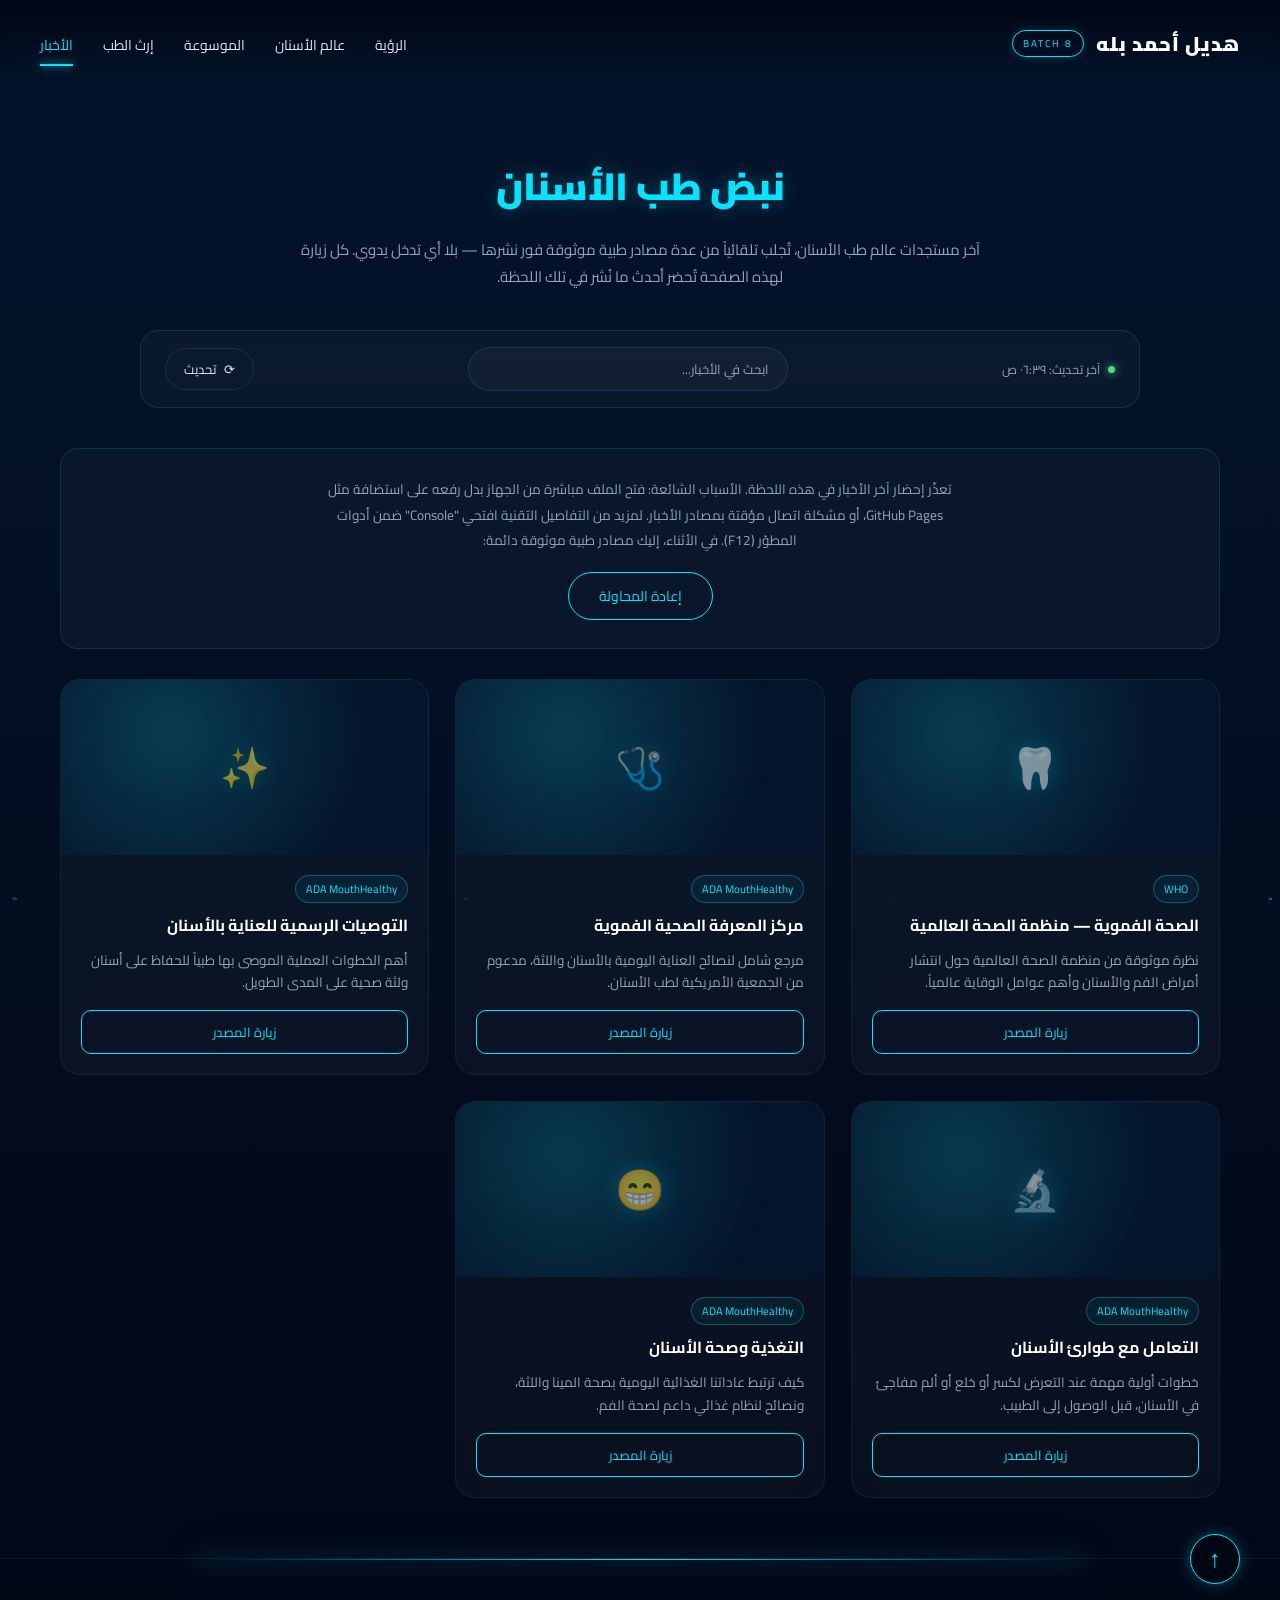
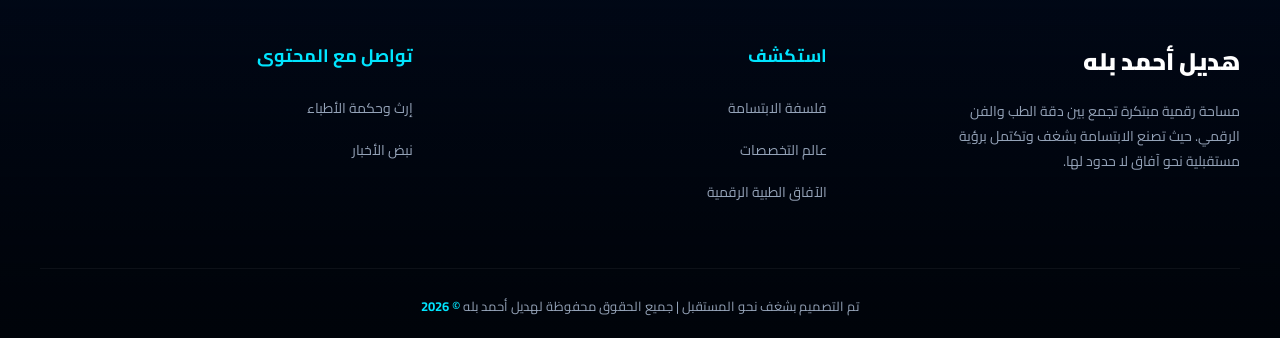
==== commit c5241d75: "Update news.html" ====
--- a/news.html
+++ b/news.html
@@ -175,8 +175,17 @@
         @keyframes shimmer { to { background-position-x: -200%; } }
 
         /* ---------------- حالة الفراغ / الخطأ ---------------- */
-        .empty-state { grid-column: 1 / -1; text-align: center; padding: 70px 20px; color: var(--text-muted); }
-        .empty-state p { margin-bottom: 22px; font-size: 15px; }
+        .empty-state {
+            grid-column: 1 / -1;
+            text-align: center;
+            padding: 28px 24px;
+            color: var(--text-muted);
+            background: var(--glass-bg);
+            border: 1px solid var(--glass-border);
+            border-radius: 18px;
+            margin-bottom: 4px;
+        }
+        .empty-state p { margin-bottom: 18px; font-size: 13.5px; line-height: 1.9; max-width: 640px; margin-left: auto; margin-right: auto; }
         .retry-btn {
             background: transparent;
             border: 1px solid var(--primary-glow);
@@ -276,10 +285,56 @@
                 { url: 'https://medicalxpress.com/rss-feed/dentistry/', name: 'Medical Xpress' }
             ];
 
-            /* وسطاء احتياطيون في حال تعذّر الوصول المباشر */
+            /* وسطاء احتياطيون في حال تعذّر الوصول المباشر — مرتّبون من الأكثر سخاءً في الحد الأقصى للطلبات */
             var PROXIES = [
+                function (u) { return 'https://corsfix.com/' + u; },
                 function (u) { return 'https://api.codetabs.com/v1/proxy/?quest=' + encodeURIComponent(u); },
+                function (u) { return 'https://cors.x2u.in/' + u; },
                 function (u) { return 'https://api.allorigins.win/raw?url=' + encodeURIComponent(u); }
+            ];
+
+            var FETCH_TIMEOUT_MS = 7000;
+
+            function fetchWithTimeout(url) {
+                var controller = new AbortController();
+                var timer = setTimeout(function () { controller.abort(); }, FETCH_TIMEOUT_MS);
+                return fetch(url, { signal: controller.signal }).finally(function () {
+                    clearTimeout(timer);
+                });
+            }
+
+            /* مصادر احتياطية دائمة تُعرض فقط إن تعذّر إحضار الأخبار الحيّة كلياً */
+            var FALLBACK_LINKS = [
+                {
+                    title: 'الصحة الفموية — منظمة الصحة العالمية',
+                    description: 'نظرة موثوقة من منظمة الصحة العالمية حول انتشار أمراض الفم والأسنان وأهم عوامل الوقاية عالمياً.',
+                    link: 'https://www.who.int/news-room/fact-sheets/detail/oral-health',
+                    source: 'WHO'
+                },
+                {
+                    title: 'مركز المعرفة الصحية الفموية',
+                    description: 'مرجع شامل لنصائح العناية اليومية بالأسنان واللثة، مدعوم من الجمعية الأمريكية لطب الأسنان.',
+                    link: 'https://www.mouthhealthy.org/',
+                    source: 'ADA MouthHealthy'
+                },
+                {
+                    title: 'التوصيات الرسمية للعناية بالأسنان',
+                    description: 'أهم الخطوات العملية الموصى بها طبياً للحفاظ على أسنان ولثة صحية على المدى الطويل.',
+                    link: 'https://www.mouthhealthy.org/oral-health-recommendations',
+                    source: 'ADA MouthHealthy'
+                },
+                {
+                    title: 'التعامل مع طوارئ الأسنان',
+                    description: 'خطوات أولية مهمة عند التعرض لكسر أو خلع أو ألم مفاجئ في الأسنان، قبل الوصول إلى الطبيب.',
+                    link: 'https://www.mouthhealthy.org/all-topics-a-z/dental-emergencies',
+                    source: 'ADA MouthHealthy'
+                },
+                {
+                    title: 'التغذية وصحة الأسنان',
+                    description: 'كيف ترتبط عاداتنا الغذائية اليومية بصحة المينا واللثة، ونصائح لنظام غذائي داعم لصحة الفم.',
+                    link: 'https://www.mouthhealthy.org/all-topics-a-z/diet-and-dental-health',
+                    source: 'ADA MouthHealthy'
+                }
             ];
 
             var grid = document.getElementById('newsGrid');
@@ -306,9 +361,9 @@
             }
 
             function fetchViaRss2Json(feed) {
-                return fetch('https://api.rss2json.com/v1/api.json?rss_url=' + encodeURIComponent(feed.url))
+                return fetchWithTimeout('https://api.rss2json.com/v1/api.json?rss_url=' + encodeURIComponent(feed.url))
                     .then(function (res) {
-                        if (!res.ok) throw new Error('rss2json http error');
+                        if (!res.ok) throw new Error('rss2json http error ' + res.status);
                         return res.json();
                     })
                     .then(function (data) {
@@ -327,13 +382,14 @@
             }
 
             function fetchViaRawProxy(feed, buildProxyUrl) {
-                return fetch(buildProxyUrl(feed.url))
+                return fetchWithTimeout(buildProxyUrl(feed.url))
                     .then(function (res) {
-                        if (!res.ok) throw new Error('proxy http error');
+                        if (!res.ok) throw new Error('proxy http error ' + res.status);
                         return res.text();
                     })
                     .then(function (text) {
                         var xml = new DOMParser().parseFromString(text, 'text/xml');
+                        if (xml.querySelector('parsererror')) throw new Error('xml parse error');
                         var nodes = Array.prototype.slice.call(xml.querySelectorAll('item'));
                         if (!nodes.length) throw new Error('no items in feed');
                         return nodes.map(function (node) {
@@ -358,11 +414,12 @@
                 try {
                     return await fetchViaRss2Json(feed);
                 } catch (e) {
+                    console.warn('[نبض طب الأسنان] تعذّر جلب "' + feed.name + '" عبر rss2json:', e);
                     for (var i = 0; i < PROXIES.length; i++) {
                         try {
                             return await fetchViaRawProxy(feed, PROXIES[i]);
                         } catch (e2) {
-                            /* جرّب الوسيط التالي */
+                            console.warn('[نبض طب الأسنان] تعذّر جلب "' + feed.name + '" عبر الوسيط ' + (i + 1) + ':', e2);
                         }
                     }
                     return [];
@@ -484,20 +541,75 @@
                 grid.appendChild(frag);
             }
 
+            function buildFallbackCard(item, index) {
+                var card = document.createElement('article');
+                card.className = 'news-card reveal';
+
+                var img = document.createElement('div');
+                img.className = 'news-image';
+                var ph = document.createElement('span');
+                ph.className = 'news-placeholder-icon';
+                ph.textContent = PLACEHOLDER_EMOJIS[index % PLACEHOLDER_EMOJIS.length];
+                img.appendChild(ph);
+
+                var body = document.createElement('div');
+                body.className = 'news-content';
+
+                var badge = document.createElement('span');
+                badge.className = 'news-badge';
+                badge.textContent = item.source;
+                body.appendChild(badge);
+
+                var title = document.createElement('h3');
+                title.className = 'news-title';
+                title.setAttribute('dir', 'auto');
+                title.textContent = item.title;
+                body.appendChild(title);
+
+                var desc = document.createElement('p');
+                desc.className = 'news-desc';
+                desc.setAttribute('dir', 'auto');
+                desc.textContent = item.description;
+                body.appendChild(desc);
+
+                var link = document.createElement('a');
+                link.className = 'read-more';
+                link.href = item.link;
+                link.target = '_blank';
+                link.rel = 'noopener noreferrer';
+                link.textContent = 'زيارة المصدر';
+                body.appendChild(link);
+
+                card.appendChild(img);
+                card.appendChild(body);
+                return card;
+            }
+
             function showEmpty() {
                 grid.innerHTML = '';
-                var wrap = document.createElement('div');
-                wrap.className = 'empty-state';
+
+                var notice = document.createElement('div');
+                notice.className = 'empty-state';
                 var p = document.createElement('p');
-                p.textContent = 'تعذّر إحضار الأخبار في الوقت الحالي. قد تكون هناك مشكلة مؤقتة في الاتصال بمصادر الأخبار.';
+                p.textContent = 'تعذّر إحضار آخر الأخبار في هذه اللحظة. الأسباب الشائعة: فتح الملف مباشرة من الجهاز بدل رفعه على استضافة مثل GitHub Pages، أو مشكلة اتصال مؤقتة بمصادر الأخبار. لمزيد من التفاصيل التقنية افتحي "Console" ضمن أدوات المطوّر (F12). في الأثناء، إليك مصادر طبية موثوقة دائمة:';
                 var btn = document.createElement('button');
                 btn.type = 'button';
                 btn.className = 'retry-btn';
                 btn.textContent = 'إعادة المحاولة';
                 btn.addEventListener('click', function () { loadNews(true); });
-                wrap.appendChild(p);
-                wrap.appendChild(btn);
-                grid.appendChild(wrap);
+                notice.appendChild(p);
+                notice.appendChild(btn);
+                grid.appendChild(notice);
+
+                var frag = document.createDocumentFragment();
+                FALLBACK_LINKS.forEach(function (item, i) { frag.appendChild(buildFallbackCard(item, i)); });
+                grid.appendChild(frag);
+
+                var reveals = grid.querySelectorAll('.reveal');
+                reveals.forEach(function (el) {
+                    if (window.observeReveal) window.observeReveal(el);
+                    else el.classList.add('active');
+                });
             }
 
             function updateStatus() {
--- a/style.css
+++ b/style.css
@@ -0,0 +1,376 @@
+/* =========================================================
+   مؤسسة هديل أحمد بله — التنسيقات المشتركة بين كل صفحات الموقع
+   (المتغيرات، الهيدر، الفوتر، البطاقات الزجاجية، حركة الظهور)
+   ========================================================= */
+
+:root {
+    --primary-glow: #00e5ff;
+    --secondary-glow: #0077ff;
+    --bg-deep: #010613;
+    --bg-ocean: #04142c;
+    --text-light: #e2e8f0;
+    --text-muted: #94a3b8;
+    --glass-bg: rgba(255, 255, 255, 0.03);
+    --glass-border: rgba(0, 229, 255, 0.15);
+}
+
+* {
+    margin: 0;
+    padding: 0;
+    box-sizing: border-box;
+    font-family: 'Cairo', sans-serif;
+    scroll-behavior: smooth;
+}
+
+body {
+    background: linear-gradient(to top, var(--bg-deep), var(--bg-ocean));
+    color: var(--text-light);
+    overflow-x: hidden;
+    min-height: 100vh;
+    display: flex;
+    flex-direction: column;
+}
+
+a { color: inherit; }
+button { cursor: pointer; }
+
+/* وضوح التركيز عبر لوحة المفاتيح لكل عناصر الموقع */
+a:focus-visible,
+button:focus-visible,
+input:focus-visible {
+    outline: 2px solid var(--primary-glow);
+    outline-offset: 3px;
+    border-radius: 6px;
+}
+
+/* خلفية الجسيمات السحرية (يُرسم محتواها عبر shared.js) */
+#magicCanvas {
+    position: fixed;
+    top: 0;
+    left: 0;
+    width: 100%;
+    height: 100%;
+    z-index: -1;
+    pointer-events: none;
+}
+
+/* ---------------- شريط التنقل ---------------- */
+header {
+    padding: 25px 40px;
+    position: fixed;
+    width: 100%;
+    top: 0;
+    z-index: 1000;
+    display: flex;
+    justify-content: space-between;
+    align-items: center;
+    background: linear-gradient(to bottom, rgba(1, 6, 19, 0.95), transparent);
+    backdrop-filter: blur(5px);
+}
+
+.brand {
+    display: flex;
+    align-items: center;
+    gap: 12px;
+    text-decoration: none;
+    opacity: 0;
+    animation: fadeInDown 1.5s ease forwards 0.5s;
+}
+
+.brand h2 {
+    font-size: 20px;
+    font-weight: 900;
+    color: #fff;
+    letter-spacing: 1px;
+}
+
+.batch {
+    font-size: 10px;
+    border: 1px solid var(--primary-glow);
+    color: var(--primary-glow);
+    padding: 3px 10px;
+    border-radius: 20px;
+    letter-spacing: 2px;
+    text-transform: uppercase;
+    box-shadow: 0 0 10px rgba(0, 229, 255, 0.2);
+}
+
+.nav-links {
+    display: flex;
+    flex-wrap: wrap;
+    gap: 30px;
+    list-style: none;
+    opacity: 0;
+    animation: fadeInDown 1.5s ease forwards 1s;
+}
+
+.nav-links a {
+    position: relative;
+    color: var(--text-light);
+    text-decoration: none;
+    font-size: 14px;
+    font-weight: 400;
+    transition: color 0.4s ease, text-shadow 0.4s ease;
+}
+
+.nav-links a:hover {
+    color: var(--primary-glow);
+    text-shadow: 0 0 15px var(--primary-glow);
+}
+
+.nav-links a.active {
+    color: var(--primary-glow);
+}
+
+.nav-links a.active::after {
+    content: '';
+    position: absolute;
+    right: 0;
+    left: 0;
+    bottom: -8px;
+    height: 2px;
+    background: var(--primary-glow);
+    box-shadow: 0 0 8px var(--primary-glow);
+}
+
+/* ---------------- أقسام المحتوى ---------------- */
+.content-section {
+    padding: 100px 20px;
+    max-width: 1200px;
+    margin: 0 auto;
+    position: relative;
+    z-index: 10;
+}
+
+.section-title {
+    text-align: center;
+    font-size: 36px;
+    font-weight: 900;
+    color: #fff;
+    margin-bottom: 60px;
+    position: relative;
+}
+
+.section-title::after {
+    content: '';
+    position: absolute;
+    bottom: -15px;
+    left: 50%;
+    transform: translateX(-50%);
+    width: 60px;
+    height: 3px;
+    background: var(--primary-glow);
+    box-shadow: 0 0 10px var(--primary-glow);
+}
+
+/* شبكة البطاقات الزجاجية */
+.grid-container {
+    display: grid;
+    grid-template-columns: repeat(auto-fit, minmax(300px, 1fr));
+    gap: 30px;
+    margin-top: 50px;
+}
+
+.glass-card {
+    background: var(--glass-bg);
+    backdrop-filter: blur(10px);
+    border: 1px solid rgba(255, 255, 255, 0.05);
+    border-radius: 20px;
+    padding: 40px 30px;
+    transition: all 0.4s ease;
+    position: relative;
+    overflow: hidden;
+}
+
+.glass-card:hover {
+    border-color: var(--primary-glow);
+    transform: translateY(-10px);
+    box-shadow: 0 15px 30px rgba(0, 229, 255, 0.15);
+}
+
+.glass-card .icon {
+    font-size: 40px;
+    margin-bottom: 20px;
+    color: var(--primary-glow);
+    display: inline-block;
+}
+
+.glass-card h3 {
+    font-size: 22px;
+    color: #fff;
+    margin-bottom: 15px;
+    font-weight: 700;
+}
+
+.glass-card p {
+    color: var(--text-muted);
+    font-size: 15px;
+    line-height: 1.7;
+}
+
+.global-quote {
+    border-right: 4px solid var(--primary-glow);
+    padding-right: 15px;
+    font-style: italic;
+    color: #e2e8f0 !important;
+}
+
+/* فئة تأثير الظهور عند التمرير */
+.reveal {
+    opacity: 0;
+    transform: translateY(50px);
+    transition: all 1s ease-out;
+}
+
+.reveal.active {
+    opacity: 1;
+    transform: translateY(0);
+}
+
+/* ---------------- الفوتر الفخم ---------------- */
+.lux-footer {
+    margin-top: auto;
+    position: relative;
+    background: linear-gradient(to top, #00040a, transparent);
+    padding: 80px 20px 20px;
+    border-top: 1px solid rgba(0, 229, 255, 0.1);
+    z-index: 10;
+}
+
+.lux-footer::before {
+    content: '';
+    position: absolute;
+    top: 0;
+    left: 50%;
+    transform: translateX(-50%);
+    width: 70%;
+    height: 1px;
+    background: linear-gradient(90deg, transparent, var(--primary-glow), transparent);
+    box-shadow: 0 0 20px var(--primary-glow), 0 0 40px var(--secondary-glow);
+}
+
+.footer-content {
+    max-width: 1200px;
+    margin: 0 auto;
+    display: grid;
+    grid-template-columns: repeat(auto-fit, minmax(250px, 1fr));
+    gap: 40px;
+    padding-bottom: 50px;
+    border-bottom: 1px solid rgba(255, 255, 255, 0.05);
+}
+
+.footer-brand h2 {
+    font-size: 24px;
+    font-weight: 900;
+    color: #fff;
+    margin-bottom: 15px;
+}
+
+.footer-brand p {
+    color: var(--text-muted);
+    font-size: 14px;
+    line-height: 1.8;
+    max-width: 300px;
+}
+
+.footer-links h3 {
+    font-size: 18px;
+    color: var(--primary-glow);
+    margin-bottom: 20px;
+    font-weight: 700;
+}
+
+.footer-links ul {
+    list-style: none;
+}
+
+.footer-links ul li {
+    margin-bottom: 12px;
+}
+
+.footer-links ul li a {
+    color: var(--text-muted);
+    text-decoration: none;
+    font-size: 14px;
+    transition: all 0.3s ease;
+    display: inline-block;
+}
+
+.footer-links ul li a:hover {
+    color: #fff;
+    transform: translateX(-5px);
+    text-shadow: 0 0 10px var(--primary-glow);
+}
+
+.back-to-top {
+    position: absolute;
+    right: 40px;
+    top: -25px;
+    width: 50px;
+    height: 50px;
+    background: var(--bg-deep);
+    border: 1px solid var(--primary-glow);
+    border-radius: 50%;
+    display: flex;
+    justify-content: center;
+    align-items: center;
+    color: var(--primary-glow);
+    text-decoration: none;
+    font-size: 24px;
+    box-shadow: 0 0 15px rgba(0, 229, 255, 0.3);
+    transition: all 0.4s cubic-bezier(0.175, 0.885, 0.32, 1.275);
+    z-index: 20;
+}
+
+.back-to-top:hover {
+    transform: translateY(-10px) scale(1.1);
+    background: var(--primary-glow);
+    color: var(--bg-deep);
+    box-shadow: 0 10px 25px rgba(0, 229, 255, 0.6);
+}
+
+.footer-bottom {
+    text-align: center;
+    padding-top: 25px;
+    font-size: 13px;
+    color: var(--text-muted);
+}
+
+.footer-bottom span {
+    color: var(--primary-glow);
+    font-weight: 700;
+    animation: pulse 2s infinite;
+}
+
+@keyframes pulse {
+    0% { opacity: 0.7; text-shadow: 0 0 5px transparent; }
+    50% { opacity: 1; text-shadow: 0 0 15px var(--primary-glow); }
+    100% { opacity: 0.7; text-shadow: 0 0 5px transparent; }
+}
+
+@keyframes fadeInUp {
+    to { opacity: 1; transform: translateY(0); }
+}
+
+@keyframes fadeInDown {
+    from { opacity: 0; transform: translateY(-20px); }
+    to { opacity: 1; transform: translateY(0); }
+}
+
+@media (max-width: 768px) {
+    header { padding: 20px; flex-direction: column; gap: 15px; }
+    .nav-links { gap: 18px; justify-content: center; }
+    .back-to-top { right: 20px; top: -20px; width: 40px; height: 40px; font-size: 20px; }
+    .content-section { padding: 70px 20px; }
+    .section-title { font-size: 28px; }
+}
+
+/* احترام تفضيل تقليل الحركة */
+@media (prefers-reduced-motion: reduce) {
+    *, *::before, *::after {
+        animation-duration: 0.01ms !important;
+        animation-iteration-count: 1 !important;
+        transition-duration: 0.01ms !important;
+        scroll-behavior: auto !important;
+    }
+}
